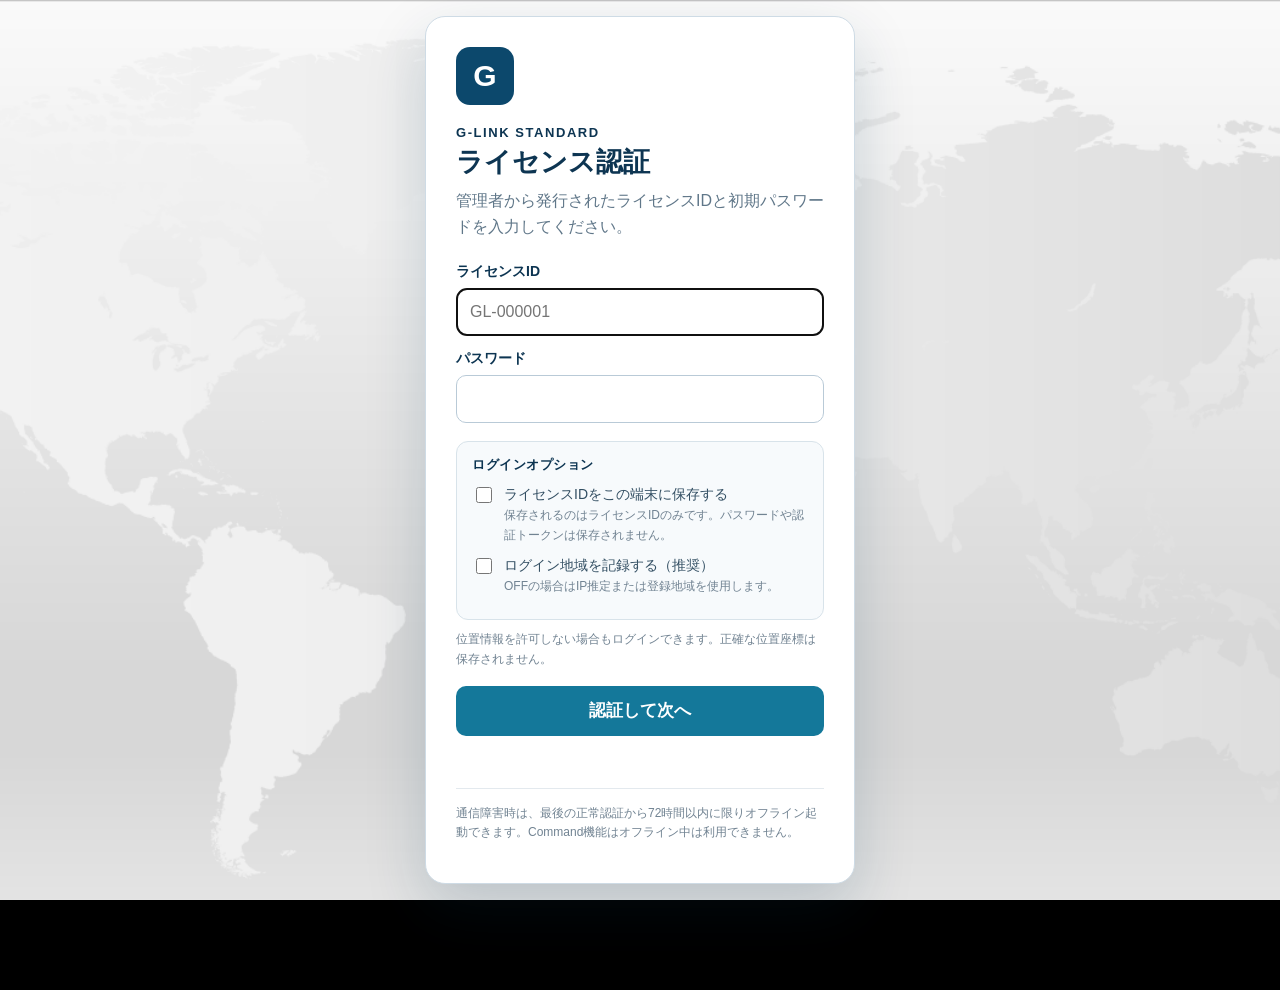
==== index.html @ 2760fe4e "マス着色の選択中バナーを削除し、設定ボタン名を「マス着色設定」に変更" ====
<!DOCTYPE html>
<html lang="ja">
<head>
  <meta charset="UTF-8" />
  <meta name="viewport" content="width=device-width, initial-scale=1.0" />
  <title>G-Link Standard 起動画面</title>
  <link rel="stylesheet" href="launcher.css?v=Build1937" />
  <link rel="stylesheet" href="license-auth.css?v=Build1445" />
</head>
<body>
  <main id="launcherStage" class="launcher-stage" aria-label="G-Link 起動画面">
    <img class="launcher-bg" src="launcher-bg.png" alt="G-Link 起動画面背景" />

    <section class="launcher-panel" aria-label="G-Link 初期設定">
      <header class="launcher-brand">
        <h1 class="brand-logo">G<span>-</span>Link</h1>
        <h2 class="brand-title">災害情報共有システム</h2>
        <p class="brand-subtitle">Disaster Information Sharing System</p>
        <div class="brand-line" aria-hidden="true"></div>
      </header>

      <section class="feature-list" aria-label="G-Link 機能概要">
        <article class="feature-item">
          <div class="feature-icon" aria-hidden="true">
            <svg viewBox="0 0 64 64" focusable="false">
              <path d="M32 52V37" />
              <path d="M22 52h20" />
              <path d="M24 34c-5-5-5-13 0-18" />
              <path d="M40 34c5-5 5-13 0-18" />
              <path d="M18 40c-11-11-11-29 0-40" transform="translate(6 8) scale(.75)" />
              <path d="M46 40c11-11 11-29 0-40" transform="translate(10 8) scale(.75)" />
              <circle cx="32" cy="24" r="6" />
            </svg>
          </div>
          <div class="feature-text">
            <h3>情報収集</h3>
            <p>多様な情報をリアルタイムに収集</p>
          </div>
        </article>

        <article class="feature-item">
          <div class="feature-icon" aria-hidden="true">
            <svg viewBox="0 0 64 64" focusable="false">
              <rect x="12" y="12" width="40" height="40" rx="2" />
              <path d="M25 12v40M38 12v40M12 25h40M12 38h40" />
            </svg>
          </div>
          <div class="feature-text">
            <h3>災害の可視化</h3>
            <p>グリッド図で災害状況をわかりやすく可視化</p>
          </div>
        </article>

        <article class="feature-item">
          <div class="feature-icon" aria-hidden="true">
            <svg viewBox="0 0 64 64" focusable="false">
              <circle cx="32" cy="22" r="9" />
              <path d="M18 52c2-10 9-16 14-16s12 6 14 16" />
              <path d="M14 52h36" />
            </svg>
          </div>
          <div class="feature-text">
            <h3>状況把握</h3>
            <p>現場の状況を正確に把握・分析</p>
          </div>
        </article>

        <article class="feature-item">
          <div class="feature-icon" aria-hidden="true">
            <svg viewBox="0 0 64 64" focusable="false">
              <path d="M25 39l14-14" />
              <path d="M26 18l5-5a12 12 0 0 1 17 17l-5 5" />
              <path d="M38 46l-5 5a12 12 0 0 1-17-17l5-5" />
            </svg>
          </div>
          <div class="feature-text">
            <h3>情報共有</h3>
            <p>必要な情報を関係機関と迅速に共有</p>
          </div>
        </article>
      </section>

      <div class="launcher-mode-select" aria-label="起動方法の選択">
        <button id="newProjectButton" class="launcher-mode-button new" type="button">新規</button>
        <button id="continueProjectButton" class="launcher-mode-button continue" type="button">継続</button>
      </div>

      <form id="launcherForm" class="launch-form launcher-slide-panel hidden" autocomplete="off">
        <div class="panel-title new-title">新しく作成</div>
        <div class="form-row">
          <label for="disasterName">災害名</label>
          <input
            id="disasterName"
            name="disasterName"
            type="text"
            placeholder="例：〇〇〇市大規模災害"
            maxlength="80"
            required
          />
        </div>

        <div class="form-row">
          <label for="createdUnit">作成部隊</label>
          <input
            id="createdUnit"
            name="createdUnit"
            type="text"
            placeholder="例：〇〇〇消防本部　指揮本部"
            maxlength="80"
            required
          />
        </div>

        <button id="startButton" class="start-button" type="submit">
          <span class="start-label">確　定</span>
          <span class="start-arrow" aria-hidden="true">›</span>
        </button>
      </form>

      <section id="continueProjectPanel" class="project-open-panel launcher-slide-panel hidden" aria-label="保存済みプロジェクト">
        <div class="project-open-heading">保存済みプロジェクト</div>
        <p class="project-open-lead">保存した .glink ファイルから、指揮本部モードを再開します。</p>
        <input id="glinkProjectInput" type="file" accept=".glink,application/json" hidden />
        <button id="glinkProjectButton" class="project-open-button" type="button">
          <span>📂 ファイルを選択</span>
        </button>
        <p id="glinkProjectStatus" class="project-open-status" aria-live="polite"></p>
      </section>
    </section>

    <footer class="launcher-footer">
      <span>G-Link Standard Version2026.11.02 Build1937</span>
      <span class="footer-separator">|</span>
      <span>© G-Link Disaster Information Sharing System</span>
    </footer>
  </main>

  <script src="launcher.js?v=Build1937"></script>
  <script src="license-auth.js?v=Build1445"></script>
</body>
</html>
---- launcher.css ----
* {
  box-sizing: border-box;
}

html,
body {
  width: 100%;
  height: 100%;
  margin: 0;
  overflow: hidden;
  background: #000;
  color: #fff;
  font-family: "Segoe UI", "Yu Gothic", "Yu Gothic UI", "Meiryo", sans-serif;
}

body {
  display: flex;
  align-items: center;
  justify-content: center;
}

.launcher-stage {
  position: relative;
  width: 1920px;
  height: 1080px;
  flex: 0 0 auto;
  transform-origin: center center;
  overflow: hidden;
  background: #000;
  box-shadow: 0 0 0 1px rgba(110, 170, 230, 0.26), 0 0 52px rgba(0, 0, 0, 0.9);
}

.launcher-bg {
  position: absolute;
  inset: 0;
  width: 100%;
  height: 100%;
  object-fit: contain;
  object-position: center center;
  background: #000;
  user-select: none;
  pointer-events: none;
  z-index: 0;
}

.launcher-stage::before {
  content: "";
  position: absolute;
  inset: 0;
  z-index: 1;
  pointer-events: none;
  background:
    linear-gradient(90deg, rgba(0, 5, 14, 0.48) 0%, rgba(0, 5, 14, 0.30) 27%, rgba(0, 5, 14, 0.06) 62%, rgba(0, 0, 0, 0.12) 100%),
    radial-gradient(circle at 18% 19%, rgba(40, 110, 190, 0.12), transparent 32%),
    radial-gradient(circle at 85% 86%, rgba(255, 70, 20, 0.08), transparent 30%);
}

.launcher-panel {
  position: absolute;
  left: 58px;
  top: 58px;
  width: 610px;
  z-index: 2;
}

.launcher-brand {
  margin-bottom: 30px;
}

.brand-logo {
  margin: 0;
  font-size: 96px;
  line-height: 0.92;
  font-weight: 900;
  font-style: italic;
  letter-spacing: -5px;
  color: #f6fbff;
  text-shadow:
    0 0 10px rgba(255, 255, 255, 0.52),
    0 0 26px rgba(120, 190, 255, 0.34),
    0 4px 16px rgba(0, 0, 0, 0.78);
}

.brand-logo span {
  color: #ff1823;
  text-shadow:
    0 0 12px rgba(255, 20, 30, 0.55),
    0 0 22px rgba(255, 20, 30, 0.35);
}

.brand-title {
  margin: 21px 0 0 0;
  font-size: 46px;
  line-height: 1.08;
  font-weight: 900;
  letter-spacing: 1px;
  text-shadow: 0 3px 16px rgba(0, 0, 0, 0.82);
}

.brand-subtitle {
  margin: 13px 0 0 0;
  font-size: 25px;
  font-weight: 700;
  letter-spacing: 0.1px;
  text-shadow: 0 2px 12px rgba(0, 0, 0, 0.85);
}

.brand-line {
  width: 360px;
  height: 3px;
  margin-top: 20px;
  background: linear-gradient(90deg, #ff101c, rgba(255, 16, 28, 0.42), rgba(255, 16, 28, 0));
  box-shadow: 0 0 12px rgba(255, 16, 28, 0.35);
}

.feature-list {
  display: flex;
  flex-direction: column;
  gap: 17px;
  margin: 0 0 21px 0;
}

.feature-item {
  display: grid;
  grid-template-columns: 76px 1fr;
  align-items: center;
  min-height: 67px;
}

.feature-icon {
  width: 58px;
  height: 58px;
  border: 1.8px solid rgba(255, 255, 255, 0.82);
  border-radius: 10px;
  display: flex;
  align-items: center;
  justify-content: center;
  background: rgba(3, 10, 22, 0.58);
  box-shadow:
    0 0 0 1px rgba(255, 255, 255, 0.05) inset,
    0 7px 20px rgba(0, 0, 0, 0.35);
}

.feature-icon svg {
  width: 38px;
  height: 38px;
  fill: none;
  stroke: #ffffff;
  stroke-width: 4;
  stroke-linecap: round;
  stroke-linejoin: round;
}

.feature-icon svg circle,
.feature-icon svg rect {
  fill: none;
}

.feature-text h3 {
  margin: 0;
  font-size: 27px;
  line-height: 1.05;
  font-weight: 900;
  letter-spacing: 0.2px;
  text-shadow: 0 2px 10px rgba(0, 0, 0, 0.86);
}

.feature-text p {
  margin: 7px 0 0 0;
  font-size: 16px;
  line-height: 1.25;
  font-weight: 600;
  color: rgba(255, 255, 255, 0.92);
  text-shadow: 0 2px 10px rgba(0, 0, 0, 0.86);
}

.launch-form {
  width: 565px;
  padding: 19px 26px 24px;
  border: 1.4px solid rgba(112, 178, 235, 0.68);
  border-radius: 9px;
  background: rgba(2, 10, 22, 0.76);
  box-shadow:
    0 0 30px rgba(0, 0, 0, 0.55),
    0 0 24px rgba(20, 130, 220, 0.10) inset;
  backdrop-filter: blur(2px);
}

.form-row {
  position: relative;
  display: flex;
  flex-direction: column;
  gap: 9px;
  margin-bottom: 18px;
  padding-left: 18px;
}

.form-row::before {
  content: "";
  position: absolute;
  left: 0;
  top: 4px;
  width: 4px;
  height: 31px;
  border-radius: 6px;
  background: #ff101c;
  box-shadow: 0 0 8px rgba(255, 16, 28, 0.45);
}

.form-row label {
  display: block;
  font-size: 25px;
  line-height: 1.08;
  font-weight: 900;
  letter-spacing: 0.4px;
  text-shadow: 0 2px 10px rgba(0, 0, 0, 0.82);
}

.form-row input {
  display: block;
  width: 100%;
  height: 54px;
  border: 2px solid rgba(255, 255, 255, 0.78);
  border-radius: 5px;
  padding: 0 18px;
  background: rgba(255, 255, 255, 0.96);
  color: #102033;
  font-size: 21px;
  font-weight: 800;
  outline: none;
  box-shadow:
    0 4px 12px rgba(0, 0, 0, 0.28),
    inset 0 1px 0 rgba(255, 255, 255, 0.55);
  transition: border-color 0.15s ease, box-shadow 0.15s ease, transform 0.15s ease;
}

.form-row input::placeholder {
  color: rgba(85, 101, 119, 0.62);
}

.form-row input:focus {
  border-color: rgba(85, 190, 255, 0.95);
  box-shadow:
    0 0 0 4px rgba(20, 150, 255, 0.20),
    0 6px 16px rgba(0, 0, 0, 0.32);
}

.start-button {
  position: relative;
  display: flex;
  align-items: center;
  justify-content: center;
  width: 100%;
  height: 70px;
  margin-top: 6px;
  border: 1px solid rgba(255, 70, 70, 0.92);
  border-radius: 5px;
  background: linear-gradient(180deg, #ff161b 0%, #da0007 48%, #b00005 100%);
  color: #fff;
  font-size: 39px;
  font-weight: 900;
  letter-spacing: 18px;
  cursor: pointer;
  box-shadow:
    0 0 22px rgba(255, 16, 28, 0.26),
    0 10px 22px rgba(0, 0, 0, 0.42),
    inset 0 1px 0 rgba(255, 255, 255, 0.28);
  transition: transform 0.14s ease, filter 0.14s ease, box-shadow 0.14s ease;
}

.start-button:hover,
.start-button:focus-visible {
  filter: brightness(1.08);
  box-shadow:
    0 0 28px rgba(255, 16, 28, 0.42),
    0 12px 26px rgba(0, 0, 0, 0.46),
    inset 0 1px 0 rgba(255, 255, 255, 0.34);
}

.start-button:active {
  transform: translateY(2px);
}

.start-label {
  transform: translateX(11px);
}

.start-arrow {
  position: absolute;
  right: 38px;
  top: 50%;
  transform: translateY(-54%);
  font-size: 56px;
  line-height: 1;
  letter-spacing: 0;
}

.launcher-footer {
  position: absolute;
  left: 0;
  right: 0;
  bottom: 23px;
  z-index: 2;
  display: flex;
  align-items: center;
  justify-content: center;
  gap: 16px;
  color: rgba(255, 255, 255, 0.88);
  font-size: 17px;
  font-weight: 500;
  text-shadow: 0 3px 10px rgba(0, 0, 0, 0.88);
}

.footer-separator {
  color: rgba(255, 255, 255, 0.55);
}

@media (prefers-reduced-motion: reduce) {
  *,
  *::before,
  *::after {
    scroll-behavior: auto !important;
    transition-duration: 0.01ms !important;
    animation-duration: 0.01ms !important;
    animation-iteration-count: 1 !important;
  }
}



/* Build024.5: 保存済みプロジェクト読込 */
.project-open-panel {
  width: 565px;
  margin-top: 18px;
  padding: 18px 26px 21px;
  border: 1.4px solid rgba(255, 255, 255, 0.34);
  border-radius: 9px;
  background: rgba(2, 10, 22, 0.62);
  box-shadow: 0 0 22px rgba(0, 0, 0, 0.38), 0 0 18px rgba(255, 255, 255, 0.06) inset;
  backdrop-filter: blur(2px);
}

.project-open-heading {
  display: flex;
  align-items: center;
  gap: 10px;
  font-size: 23px;
  line-height: 1.15;
  font-weight: 900;
  letter-spacing: 0.3px;
  text-shadow: 0 2px 10px rgba(0, 0, 0, 0.82);
}

.project-open-heading::before {
  content: "";
  width: 4px;
  height: 29px;
  border-radius: 6px;
  background: #facc15;
  box-shadow: 0 0 8px rgba(250, 204, 21, 0.45);
}

.project-open-lead {
  margin: 10px 0 15px;
  font-size: 15px;
  line-height: 1.35;
  font-weight: 700;
  color: rgba(255, 255, 255, 0.86);
}

.project-open-button {
  width: 100%;
  height: 54px;
  border: 0;
  border-radius: 7px;
  background: linear-gradient(90deg, #1d4ed8, #2563eb);
  color: #fff;
  font-size: 22px;
  font-weight: 900;
  letter-spacing: 0.3px;
  cursor: pointer;
  box-shadow: 0 8px 18px rgba(0, 0, 0, 0.35), 0 0 0 1px rgba(255, 255, 255, 0.18) inset;
}

.project-open-button:hover {
  filter: brightness(1.08);
}

.project-open-status {
  min-height: 20px;
  margin: 10px 0 0;
  font-size: 14px;
  line-height: 1.35;
  font-weight: 700;
  color: rgba(255, 255, 255, 0.78);
}

/* Build024.8: 起動ページ縦レイアウト調整・保存済みプロジェクト欄の画面切れ対策 */
html,
body {
  overflow: auto;
}

body {
  align-items: flex-start;
  justify-content: center;
}

.launcher-stage {
  overflow: hidden auto;
}

.launcher-panel {
  top: 38px;
  width: 610px;
  padding-bottom: 92px;
}

.launcher-brand {
  margin-bottom: 18px;
}

.brand-logo {
  font-size: 78px;
}

.brand-title {
  margin-top: 14px;
  font-size: 38px;
}

.brand-subtitle {
  margin-top: 8px;
  font-size: 20px;
}

.brand-line {
  margin-top: 14px;
}

.feature-list {
  gap: 9px;
  margin-bottom: 14px;
}

.feature-item {
  grid-template-columns: 64px 1fr;
  min-height: 54px;
}

.feature-icon {
  width: 48px;
  height: 48px;
  border-radius: 9px;
}

.feature-icon svg {
  width: 31px;
  height: 31px;
}

.feature-text h3 {
  font-size: 22px;
}

.feature-text p {
  margin-top: 4px;
  font-size: 14px;
}

.launch-form {
  padding: 14px 22px 18px;
}

.form-row {
  gap: 6px;
  margin-bottom: 12px;
}

.form-row label {
  font-size: 21px;
}

.form-row input {
  height: 47px;
  font-size: 18px;
}

.start-button {
  height: 58px;
  font-size: 32px;
}

.project-open-panel {
  margin-top: 12px;
  padding: 14px 22px 15px;
}

.project-open-heading {
  font-size: 21px;
}

.project-open-lead {
  margin: 7px 0 11px;
  font-size: 14px;
}

.project-open-button {
  height: 47px;
  font-size: 19px;
}

.project-open-status {
  min-height: 17px;
  margin-top: 7px;
  font-size: 13px;
}

.launcher-footer {
  bottom: 16px;
}

/* 起動ページの補助表示も高さを抑える */
.launcher-panel > div[style*="Build024.7"] {
  margin-bottom: 9px !important;
  padding: 7px 10px !important;
  font-size: 14px !important;
  line-height: 1.3 !important;
}

@media (max-height: 820px) {
  .launcher-stage {
    height: 1080px;
  }
  .launcher-panel {
    top: 28px;
  }
}

/* Build024.9: 起動ページを「新規」「継続」の2ボタン方式へ変更 */
.launcher-mode-select {
  width: 565px;
  display: grid;
  grid-template-columns: 1fr 1fr;
  gap: 16px;
  margin: 0 0 16px;
}

.launcher-mode-button {
  height: 86px;
  border: 0;
  border-radius: 10px;
  color: #fff;
  font-size: 38px;
  font-weight: 900;
  letter-spacing: 8px;
  cursor: pointer;
  box-shadow: 0 12px 26px rgba(0,0,0,.45), 0 0 0 1px rgba(255,255,255,.22) inset;
  transition: transform .14s ease, filter .14s ease, box-shadow .14s ease;
}

.launcher-mode-button:hover,
.launcher-mode-button:focus-visible {
  filter: brightness(1.08);
  transform: translateY(-1px);
}

.launcher-mode-button.new {
  background: linear-gradient(180deg, #ff161b 0%, #dc0007 52%, #a90005 100%);
}

.launcher-mode-button.continue {
  background: linear-gradient(180deg, #2563eb 0%, #1d4ed8 54%, #1e3a8a 100%);
}

.launcher-slide-panel.hidden {
  display: none !important;
}

.launcher-slide-panel {
  animation: glinkLauncherPanelIn .18s ease-out;
}

.panel-title {
  margin: 0 0 14px;
  font-size: 23px;
  font-weight: 900;
  letter-spacing: .4px;
  text-shadow: 0 2px 10px rgba(0,0,0,.82);
}

.panel-title::before {
  content: "";
  display: inline-block;
  width: 4px;
  height: 27px;
  margin-right: 10px;
  border-radius: 6px;
  vertical-align: -6px;
  background: #ff101c;
  box-shadow: 0 0 8px rgba(255,16,28,.45);
}

@keyframes glinkLauncherPanelIn {
  from { opacity: 0; transform: translateY(-8px); }
  to { opacity: 1; transform: translateY(0); }
}

@media (max-height: 820px) {
  .launcher-mode-button { height: 70px; font-size: 32px; }
}


/* Build025.2: 起動ページ固定表示復旧・新規/継続2ボタンUI最終調整 */
html,
body {
  overflow: hidden !important;
  width: 100% !important;
  height: 100% !important;
}

body {
  display: flex !important;
  align-items: center !important;
  justify-content: center !important;
}

.launcher-stage {
  width: 1920px !important;
  height: 1080px !important;
  overflow: hidden !important;
}

.launcher-panel {
  top: 58px !important;
  left: 58px !important;
  width: 610px !important;
  padding-bottom: 0 !important;
}

.launcher-brand {
  margin-bottom: 22px !important;
}

.brand-logo {
  font-size: 88px !important;
}

.brand-title {
  margin-top: 16px !important;
  font-size: 42px !important;
}

.brand-subtitle {
  margin-top: 9px !important;
  font-size: 22px !important;
}

.brand-line {
  margin-top: 15px !important;
}

.feature-list {
  gap: 10px !important;
  margin-bottom: 14px !important;
}

.feature-item {
  grid-template-columns: 64px 1fr !important;
  min-height: 54px !important;
}

.feature-icon {
  width: 48px !important;
  height: 48px !important;
}

.feature-text h3 {
  font-size: 22px !important;
}

.feature-text p {
  font-size: 14px !important;
}

.launcher-mode-select {
  width: 565px !important;
  display: grid !important;
  grid-template-columns: 1fr 1fr !important;
  gap: 16px !important;
  margin: 0 0 14px !important;
}

.launcher-mode-button {
  height: 74px !important;
  border: 0 !important;
  border-radius: 10px !important;
  color: #fff !important;
  font-size: 34px !important;
  font-weight: 900 !important;
  letter-spacing: 8px !important;
  cursor: pointer !important;
}

.launcher-mode-button.new {
  background: linear-gradient(180deg, #ff1c25, #d90009) !important;
}

.launcher-mode-button.continue {
  background: linear-gradient(180deg, #2d6bff, #1749cc) !important;
}

.launcher-mode-button.active {
  box-shadow: 0 0 0 3px rgba(255,255,255,.78) inset, 0 0 22px rgba(255,255,255,.24) !important;
}

.launcher-slide-panel.hidden,
.hidden {
  display: none !important;
}

.launcher-slide-panel {
  width: 565px !important;
  animation: glinkLauncherPanelIn .18s ease-out;
}

.launch-form {
  padding: 14px 22px 18px !important;
  margin-top: 0 !important;
}

.panel-title {
  color: #fff;
  font-size: 22px;
  font-weight: 900;
  margin: 0 0 10px;
  padding-left: 12px;
  border-left: 5px solid #ff1823;
}

.form-row {
  gap: 6px !important;
  margin-bottom: 12px !important;
}

.form-row label {
  font-size: 21px !important;
}

.form-row input {
  height: 46px !important;
  font-size: 18px !important;
}

.start-button {
  height: 58px !important;
  font-size: 32px !important;
}

.project-open-panel {
  margin-top: 0 !important;
  padding: 18px 22px 18px !important;
}

.project-open-heading {
  font-size: 23px !important;
}

.project-open-lead {
  margin: 8px 0 13px !important;
  font-size: 15px !important;
}

.project-open-button {
  height: 50px !important;
  font-size: 20px !important;
}

.project-open-status {
  min-height: 18px !important;
  margin-top: 8px !important;
  font-size: 13px !important;
}

.launcher-footer {
  bottom: 24px !important;
}

@keyframes glinkLauncherPanelIn {
  from { opacity: 0; transform: translateY(-6px); }
  to { opacity: 1; transform: translateY(0); }
}


/* Build026.3: Standard運用支援センター */
.notice-bell{position:absolute;right:42px;top:38px;z-index:8;width:68px;height:58px;border:1px solid rgba(255,255,255,.55);border-radius:14px;background:rgba(2,12,27,.82);color:#fff;font-size:28px;cursor:pointer;box-shadow:0 8px 28px rgba(0,0,0,.45)}.notice-bell b{position:absolute;right:-7px;top:-8px;min-width:27px;height:27px;padding:3px 7px;border-radius:20px;background:#e61624;color:#fff;font-size:14px;line-height:21px}.license-badge{position:absolute;right:122px;top:48px;z-index:8;padding:8px 14px;border-radius:999px;background:rgba(14,112,65,.9);font-size:15px;font-weight:800;box-shadow:0 5px 20px rgba(0,0,0,.4)}.license-badge.warning{background:rgba(185,117,0,.95)}.license-badge.danger{background:rgba(188,25,36,.96)}.notice-panel{position:absolute;right:42px;top:108px;z-index:9;width:520px;max-height:760px;border:1px solid rgba(130,190,240,.65);border-radius:16px;background:rgba(3,14,29,.97);box-shadow:0 25px 70px rgba(0,0,0,.65);overflow:hidden}.notice-panel header{display:flex;justify-content:space-between;align-items:center;padding:18px 20px;border-bottom:1px solid rgba(255,255,255,.15)}.notice-panel header strong{display:block;font-size:22px}.notice-panel header small{display:block;margin-top:3px;color:#a8bfd3}.notice-panel header button{border:0;background:transparent;color:#fff;font-size:28px}.notice-list{max-height:620px;overflow:auto;padding:8px 18px}.notice-item{padding:16px 4px;border-bottom:1px solid rgba(255,255,255,.13);cursor:pointer}.notice-item.read{opacity:.68}.notice-item.unread{border-left:4px solid #3fa9ff;padding-left:12px}.notice-item.urgent{border-left-color:#ff3341}.notice-item.important{border-left-color:#ffc34d}.notice-meta{display:flex;gap:10px;align-items:center;color:#aec2d4;font-size:12px}.notice-meta b{padding:2px 7px;border-radius:999px;background:#177ad1;color:#fff}.notice-item h3{margin:8px 0 5px;font-size:18px}.notice-item p{margin:0;color:#d9e5ee;white-space:pre-wrap;line-height:1.55}.notice-item a{display:inline-block;margin-top:10px;color:#67bcff;font-weight:700}.notice-panel footer{padding:12px 18px;text-align:right;border-top:1px solid rgba(255,255,255,.14)}.notice-panel footer button{padding:8px 14px;border:1px solid rgba(255,255,255,.35);border-radius:8px;background:transparent;color:#fff}.notice-empty{padding:30px;text-align:center;color:#adc0d1}.important-overlay{position:absolute;inset:0;z-index:20;display:grid;place-items:center;background:rgba(0,5,14,.72)}.important-overlay article{width:600px;padding:34px;border:1px solid rgba(255,100,100,.75);border-radius:18px;background:#07182c;box-shadow:0 30px 90px rgba(0,0,0,.7);text-align:center}.important-label{display:inline-block;padding:5px 12px;border-radius:999px;background:#c61d2d;font-weight:800}.important-overlay h2{font-size:29px;margin:18px 0 12px}.important-overlay p{font-size:18px;line-height:1.7;white-space:pre-wrap}.important-overlay a{display:block;margin:16px;color:#6ac1ff}.important-overlay button{margin-top:15px;padding:13px 28px;border:0;border-radius:9px;background:#1878c7;color:#fff;font-size:17px;font-weight:800}

/* Build026.3.4: ensure popup hidden/show state is deterministic */
#glinkNoticeCenter [hidden],
#glinkNoticeCenter.hidden,
.notice-panel[hidden],
.important-overlay[hidden],
#glinkImportantLink[hidden],
#glinkNoticeCount[hidden],
#glinkLicenseBadge[hidden] {
  display: none !important;
}

/* Keep notification controls explicitly interactive above the launcher artwork */
#glinkNoticeCenter,
#glinkNoticeCenter button,
#glinkNoticeCenter a,
#glinkNoticeCenter .notice-panel,
#glinkNoticeCenter .important-overlay,
#glinkNoticeCenter .important-overlay article {
  pointer-events: auto;
}


/* Build026.3.6: launcher-only notification and logout icon rail */
.glink-status-rail{
  position:absolute;
  top:24px;
  right:24px;
  z-index:12;
  display:flex;
  flex-direction:column;
  align-items:center;
  gap:10px;
}
.glink-status-icon,
.notice-bell{
  position:relative !important;
  inset:auto !important;
  width:58px !important;
  height:58px !important;
  min-width:58px;
  padding:0 !important;
  display:grid;
  place-items:center;
  border:1px solid rgba(255,255,255,.55) !important;
  border-radius:14px !important;
  background:rgba(2,12,27,.84) !important;
  color:#fff !important;
  font-size:27px !important;
  line-height:1;
  cursor:pointer;
  box-shadow:0 8px 28px rgba(0,0,0,.45) !important;
}
.glink-status-icon:hover,
.glink-status-icon:focus-visible{
  background:rgba(10,65,105,.96) !important;
  transform:translateY(-1px);
  outline:2px solid rgba(93,190,255,.72);
  outline-offset:2px;
}
.notice-bell b{
  position:absolute;
  right:-7px;
  top:-8px;
  min-width:25px;
  height:25px;
  padding:2px 6px;
  border-radius:20px;
  background:#e61624;
  color:#fff;
  font-size:13px;
  line-height:21px;
}
.notice-panel{right:94px !important;top:24px !important;}
.glink-auth-status{display:none !important;}
@media (max-width:900px){
  .glink-status-rail{top:14px;right:14px;gap:7px;transform:scale(.88);transform-origin:top right;}
  .notice-panel{right:76px !important;top:14px !important;width:min(520px,calc(100vw - 100px)) !important;}
}


/* Build1405: compact announcement titles + centered detail dialog */
.notice-item.notice-title-only{position:relative;display:flex;align-items:center;gap:10px;padding:14px 12px;min-height:50px}
.notice-item.notice-title-only h3{margin:0;padding-right:52px;font-size:17px;line-height:1.45;flex:1}
.notice-item.notice-title-only .notice-new{position:absolute;right:10px;top:50%;transform:translateY(-50%);padding:2px 7px;border-radius:999px;background:#177ad1;color:#fff;font-size:11px}
.notice-detail-overlay{position:absolute;inset:0;z-index:24;display:grid;place-items:center;padding:24px;background:rgba(0,5,14,.72)}
.notice-detail-overlay[hidden]{display:none !important}
.notice-detail-dialog{position:relative;width:min(680px,calc(100vw - 64px));max-height:min(78vh,760px);overflow:auto;padding:34px 38px;border:1px solid rgba(130,190,240,.7);border-radius:18px;background:#07182c;box-shadow:0 30px 90px rgba(0,0,0,.72);color:#fff}
.notice-detail-close{position:absolute;right:16px;top:12px;width:42px;height:42px;border:0;background:transparent;color:#fff;font-size:32px;line-height:1;cursor:pointer}
.notice-detail-heading{padding-right:48px;color:#9fc4df;font-size:14px;font-weight:800;letter-spacing:.08em}
.notice-detail-dialog h2{margin:10px 48px 14px 0;font-size:28px;line-height:1.45}
.notice-detail-meta{display:flex;gap:10px;flex-wrap:wrap;margin-bottom:22px}
.notice-detail-meta span{display:inline-block;padding:5px 11px;border-radius:999px;background:rgba(255,255,255,.12);font-size:13px;font-weight:800}
.notice-detail-meta .priority-important{background:#8a6414;color:#fff1bd}.notice-detail-meta .priority-urgent{background:#a51f2d;color:#fff}
.notice-detail-dialog p{margin:0;color:#e5eef5;font-size:17px;line-height:1.8;white-space:pre-wrap;overflow-wrap:anywhere}
@media(max-width:700px){.notice-detail-overlay{padding:12px}.notice-detail-dialog{width:calc(100vw - 24px);max-height:84vh;padding:28px 22px}.notice-detail-dialog h2{font-size:22px}.notice-detail-dialog p{font-size:16px}}


/* Build1430: important/urgent announcement modal usability fix */
.important-overlay{padding:24px;box-sizing:border-box}
.important-overlay .important-dialog{position:relative;display:flex;flex-direction:column;width:min(680px,calc(100vw - 48px));max-height:min(84vh,820px);padding:0;border:1px solid rgba(255,100,100,.75);border-radius:18px;background:#07182c;box-shadow:0 30px 90px rgba(0,0,0,.7);text-align:left;overflow:hidden}
.important-header{flex:0 0 auto;padding:32px 38px 18px;text-align:center}
.important-close{position:absolute;z-index:3;right:12px;top:10px;width:44px;height:44px;margin:0!important;padding:0!important;border:0!important;background:transparent!important;color:#fff!important;font-size:32px!important;line-height:1!important;cursor:pointer}
.important-close:hover,.important-close:focus-visible{background:rgba(255,255,255,.12)!important;outline:2px solid rgba(255,255,255,.55);outline-offset:0;border-radius:50%!important}
.important-label{margin-right:46px}
.important-overlay h2{margin:18px 46px 12px;font-size:29px;line-height:1.45}
.important-meta{display:flex;justify-content:center;gap:10px;flex-wrap:wrap;margin-top:12px}
.important-meta span{display:inline-block;padding:5px 11px;border-radius:999px;background:rgba(255,255,255,.12);font-size:13px;font-weight:800}
.important-meta .priority-important{background:#8a6414;color:#fff1bd}.important-meta .priority-urgent{background:#a51f2d;color:#fff}
.important-body-scroll{min-height:0;overflow-y:auto;padding:0 38px 32px;overscroll-behavior:contain}
.important-body-scroll p{margin:0;font-size:17px;line-height:1.8;white-space:pre-wrap;overflow-wrap:anywhere;text-align:left}
.important-body-scroll a{margin:16px 0 0;text-align:left}
@media(max-width:700px){.important-overlay{padding:12px}.important-overlay .important-dialog{width:calc(100vw - 24px);max-height:88vh}.important-header{padding:28px 22px 16px}.important-body-scroll{padding:0 22px 24px}.important-overlay h2{margin-left:36px;margin-right:36px;font-size:22px}.important-body-scroll p{font-size:16px}}
---- license-auth.css ----
/* G-Link Standard Build026.2.2 - Portal license authentication gate */
#glinkAuthGate{position:fixed;inset:0;z-index:2147483000;display:flex;align-items:center;justify-content:center;padding:20px;background-color:#f5f5f5;background-image:url("login-bg.png");background-position:center center;background-size:cover;background-repeat:no-repeat;background-attachment:fixed;font-family:"Yu Gothic UI","Meiryo",sans-serif;color:#0d3552}
#glinkAuthGate[hidden]{display:none!important}.glink-auth-card{width:min(430px,calc(100vw - 32px));background:#fff;border:1px solid #cedbe5;border-radius:20px;box-shadow:0 24px 60px rgba(13,53,82,.18);padding:30px}.glink-auth-logo{width:58px;height:58px;border-radius:14px;display:grid;place-items:center;background:#0c486c;color:#fff;font-size:30px;font-weight:900}.glink-auth-kicker{margin:20px 0 4px;font-size:13px;font-weight:800;letter-spacing:.12em}.glink-auth-title{margin:0;font-size:27px}.glink-auth-lead{margin:8px 0 22px;color:#607789;line-height:1.65}.glink-auth-field{display:grid;gap:7px;margin:14px 0}.glink-auth-field label{font-size:14px;font-weight:800}.glink-auth-field input{height:48px;border:1px solid #b9cad7;border-radius:10px;padding:0 13px;font-size:16px}.glink-auth-remember{display:flex;gap:9px;align-items:flex-start;margin:16px 0;color:#334f63;font-size:14px;line-height:1.45}.glink-auth-button{width:100%;height:50px;border:0;border-radius:10px;background:#14789a;color:#fff;font-size:17px;font-weight:900;cursor:pointer}.glink-auth-button:disabled{opacity:.55;cursor:wait}.glink-auth-message{min-height:22px;margin:12px 0 0;font-size:13px;line-height:1.55;color:#b42318}.glink-auth-message.success{color:#08783e}.glink-auth-note{margin-top:18px;padding-top:15px;border-top:1px solid #e3e9ee;color:#718392;font-size:12px;line-height:1.55}.glink-auth-status{position:fixed;z-index:2147482000;top:10px;right:12px;display:flex;align-items:center;gap:8px;max-width:min(620px,calc(100vw - 24px));padding:8px 11px;border-radius:999px;background:rgba(8,52,78,.92);color:#fff;font-family:"Yu Gothic UI","Meiryo",sans-serif;font-size:12px;box-shadow:0 4px 18px rgba(0,0,0,.18)}.glink-auth-status.offline{background:rgba(156,87,0,.94)}.glink-auth-status button{border:1px solid rgba(255,255,255,.5);border-radius:999px;background:transparent;color:#fff;padding:3px 9px;cursor:pointer}.glink-auth-hidden-app{visibility:hidden!important}


/* Build026.3.7.1 login UI completion */
.glink-login-options{margin:18px 0 10px;padding:14px 15px;border:1px solid #d8e3ea;border-radius:12px;background:#f7fafc}.glink-login-options-title{margin:0 0 8px;color:#0d3552;font-size:13px;font-weight:900;letter-spacing:.04em}.glink-login-options .glink-auth-remember{margin:10px 0}.glink-location-note{margin:8px 0 16px;color:#718392;font-size:12px;line-height:1.65}.glink-auth-remember small{color:#718392;font-size:12px;font-weight:400}.glink-auth-remember input[type="checkbox"]{flex:0 0 auto;width:16px;height:16px;margin-top:3px;accent-color:#14789a}
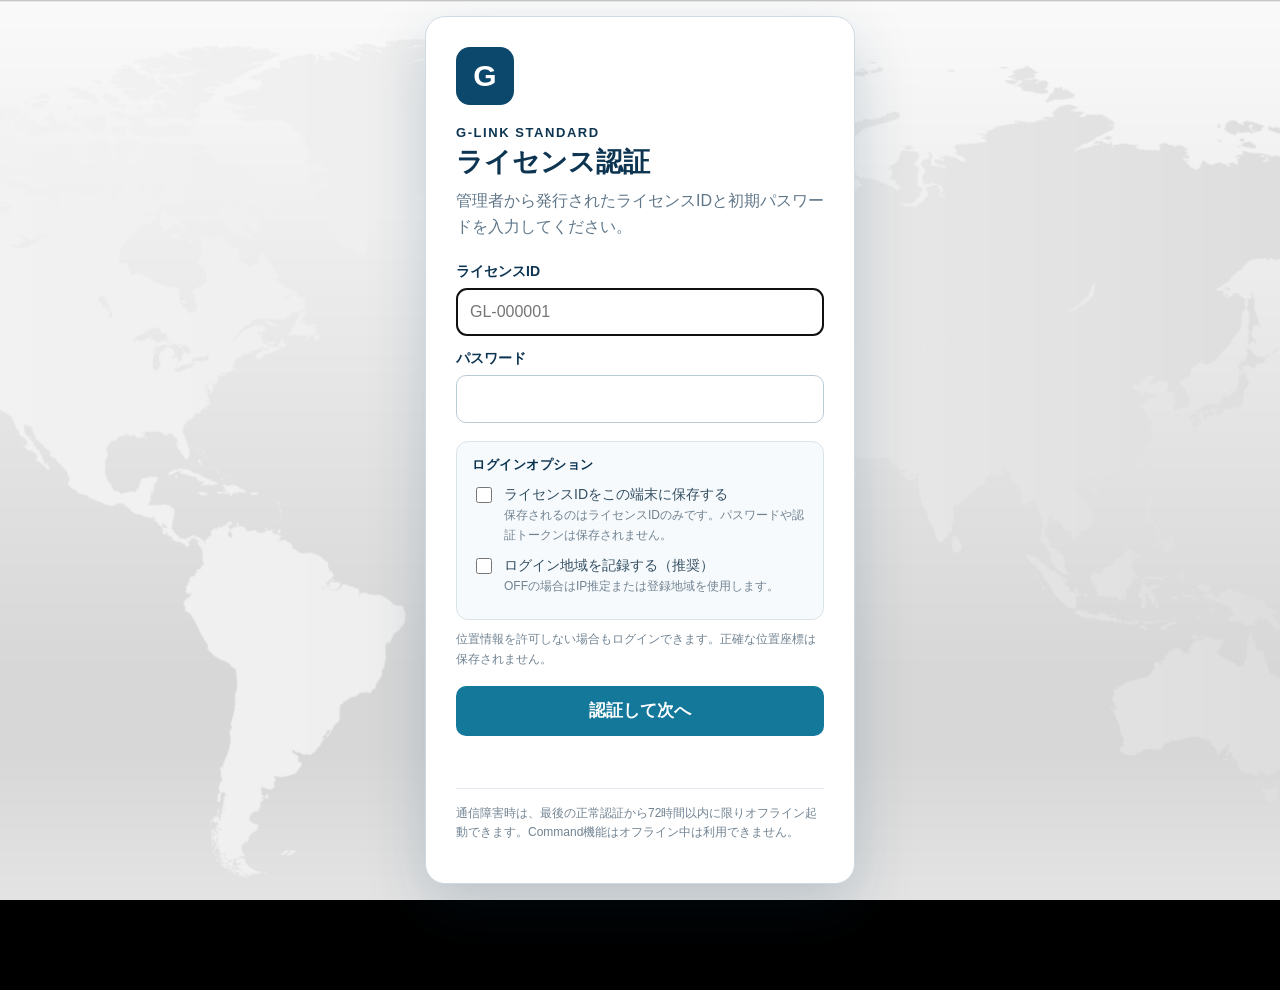
==== commit 7b9759d4: "グリッド幅変更時のマス着色引継ぎと元範囲の保持に対応" ====
--- a/index.html
+++ b/index.html
@@ -4,7 +4,7 @@
   <meta charset="UTF-8" />
   <meta name="viewport" content="width=device-width, initial-scale=1.0" />
   <title>G-Link Standard 起動画面</title>
-  <link rel="stylesheet" href="launcher.css?v=Build1937" />
+  <link rel="stylesheet" href="launcher.css?v=Build2026" />
   <link rel="stylesheet" href="license-auth.css?v=Build1445" />
 </head>
 <body>
@@ -129,13 +129,13 @@
     </section>
 
     <footer class="launcher-footer">
-      <span>G-Link Standard Version2026.11.02 Build1937</span>
+      <span>G-Link Standard Version2026.11.02 Build2026</span>
       <span class="footer-separator">|</span>
       <span>© G-Link Disaster Information Sharing System</span>
     </footer>
   </main>
 
-  <script src="launcher.js?v=Build1937"></script>
+  <script src="launcher.js?v=Build2026"></script>
   <script src="license-auth.js?v=Build1445"></script>
 </body>
 </html>
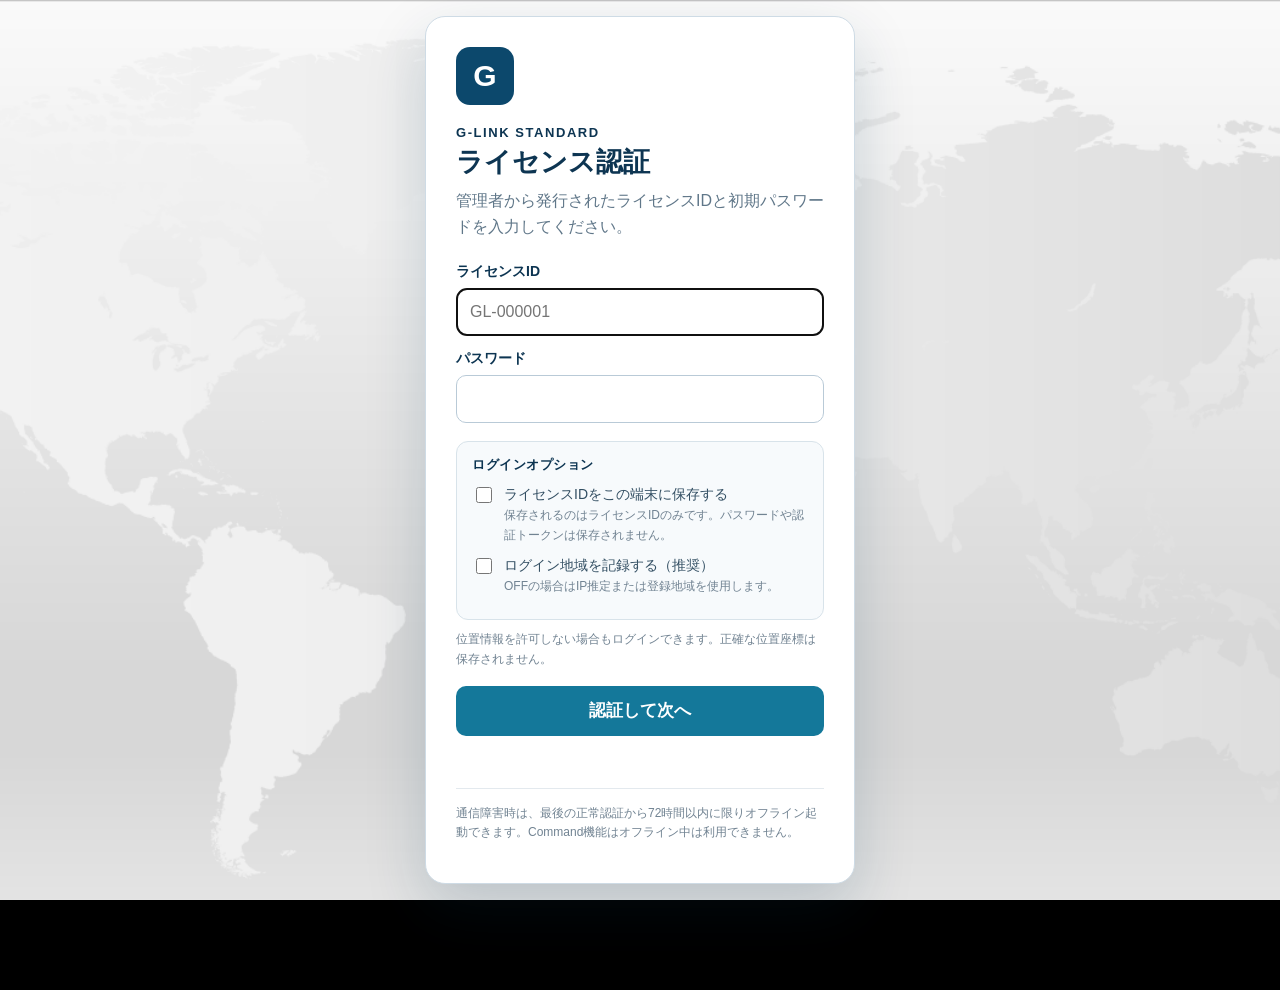
==== commit c61b6d80: "利用機関ログイン履歴を初期表示に変更し、一覧から5項目を非表示にする" ====
--- a/index.html
+++ b/index.html
@@ -129,13 +129,13 @@
     </section>
 
     <footer class="launcher-footer">
-      <span>G-Link Standard Version2026.11.02 Build2026</span>
+      <span>G-Link Standard Version2026.11.06 Build1403</span>
       <span class="footer-separator">|</span>
       <span>© G-Link Disaster Information Sharing System</span>
     </footer>
   </main>
 
-  <script src="launcher.js?v=Build2026"></script>
+  <script src="launcher.js?v=Build1403"></script>
   <script src="license-auth.js?v=Build1445"></script>
 </body>
 </html>
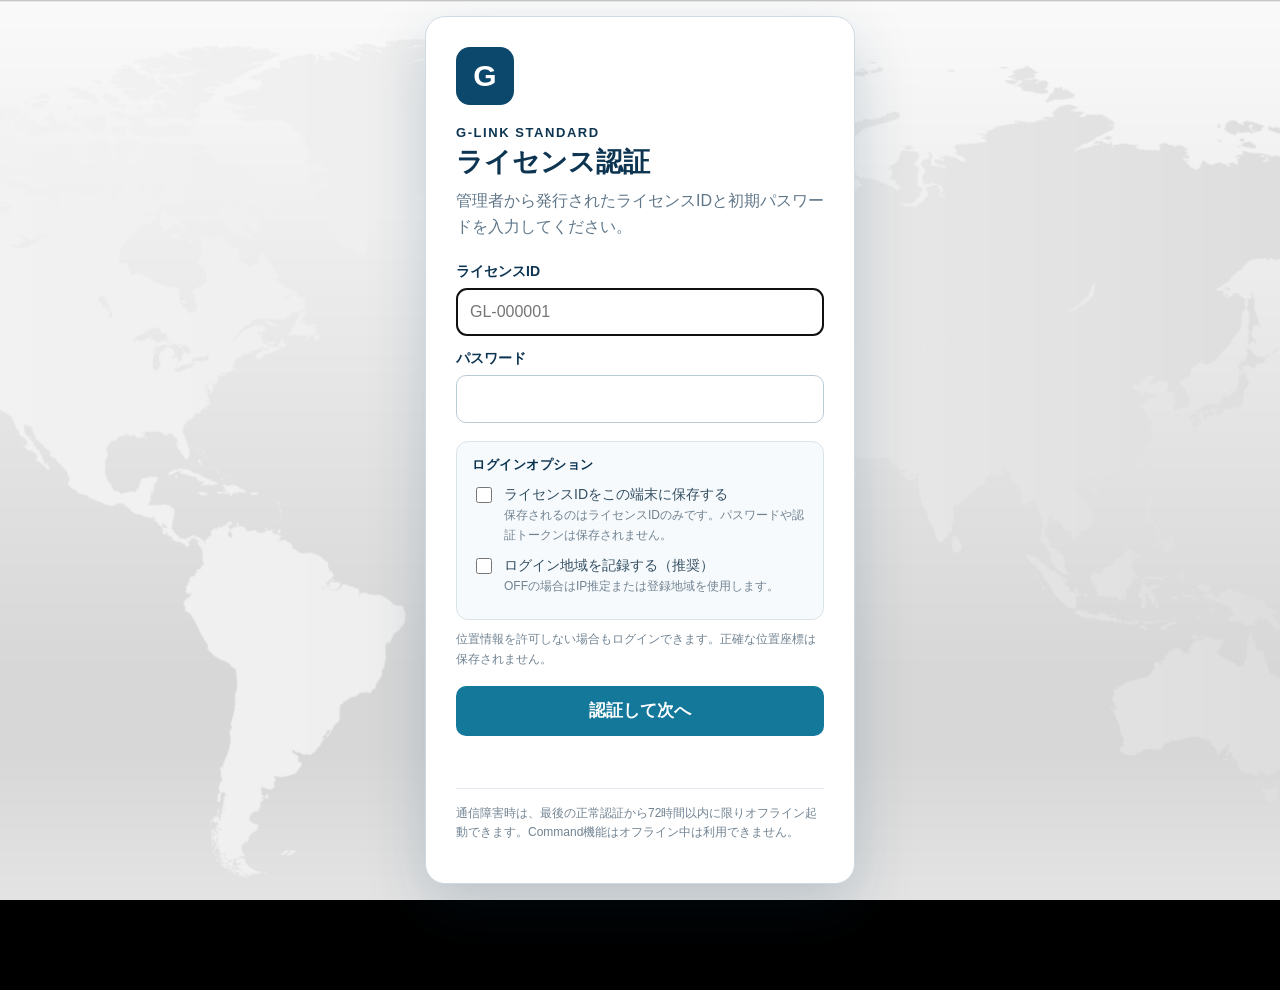
==== commit 61b3b902: "Version2026.11.17 Build0854" ====
--- a/index.html
+++ b/index.html
@@ -129,13 +129,13 @@
     </section>
 
     <footer class="launcher-footer">
-      <span>G-Link Standard Version2026.11.06 Build1403</span>
+      <span>G-Link Standard Version2026.11.17 Build0854</span>
       <span class="footer-separator">|</span>
       <span>© G-Link Disaster Information Sharing System</span>
     </footer>
   </main>
 
-  <script src="launcher.js?v=Build1403"></script>
+  <script src="launcher.js?v=Build0854"></script>
   <script src="license-auth.js?v=Build1445"></script>
 </body>
 </html>
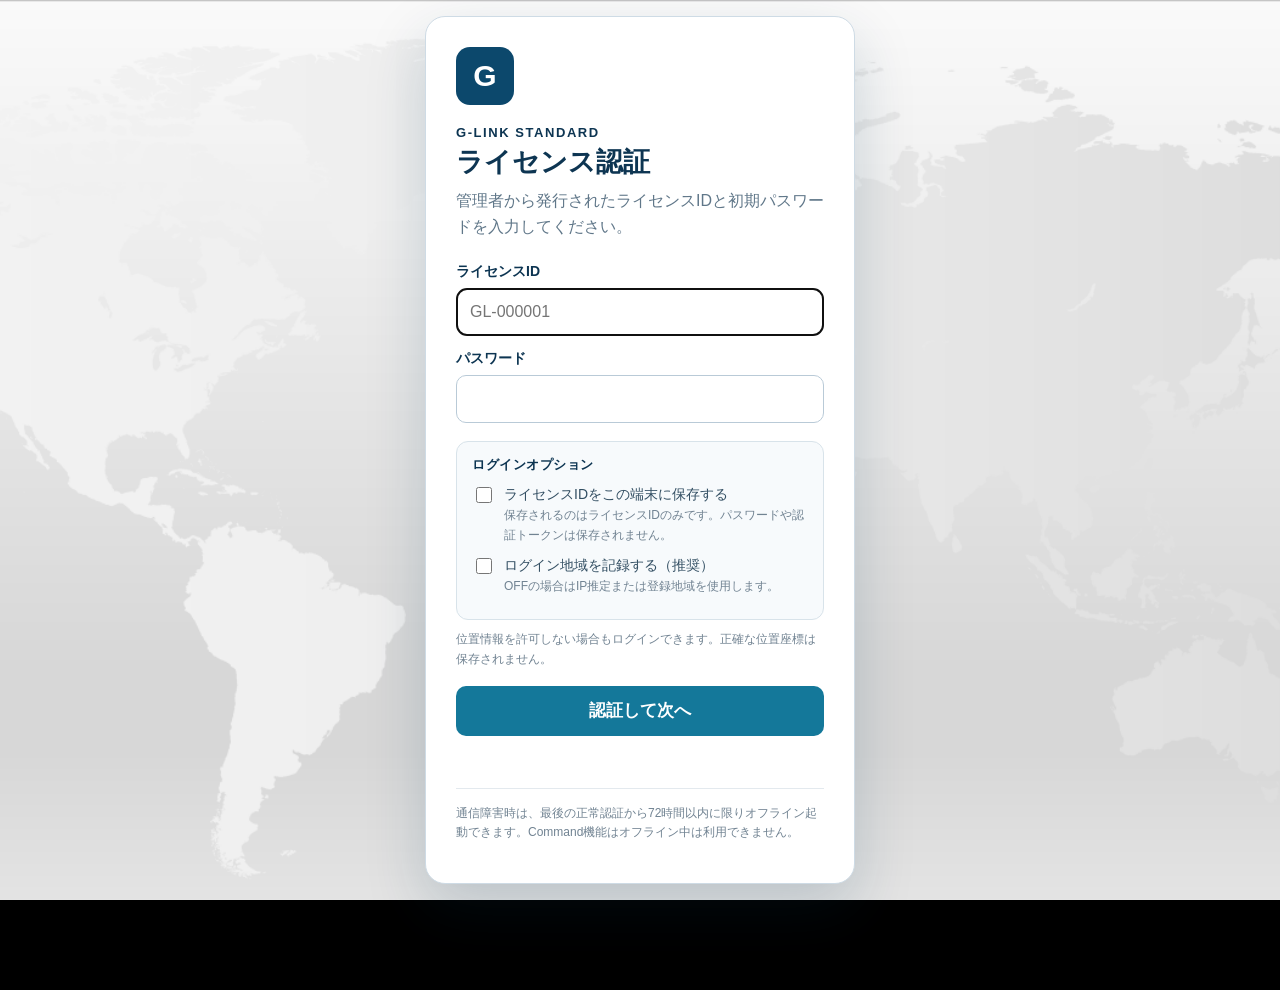
==== commit eb4ca504: "Standard・PortalをBuild0909に同期" ====
--- a/index.html
+++ b/index.html
@@ -129,13 +129,13 @@
     </section>
 
     <footer class="launcher-footer">
-      <span>G-Link Standard Version2026.11.17 Build0854</span>
+      <span>G-Link Standard Version2026.11.17 Build0909</span>
       <span class="footer-separator">|</span>
       <span>© G-Link Disaster Information Sharing System</span>
     </footer>
   </main>
 
-  <script src="launcher.js?v=Build0854"></script>
+  <script src="launcher.js?v=Build0909"></script>
   <script src="license-auth.js?v=Build1445"></script>
 </body>
 </html>
